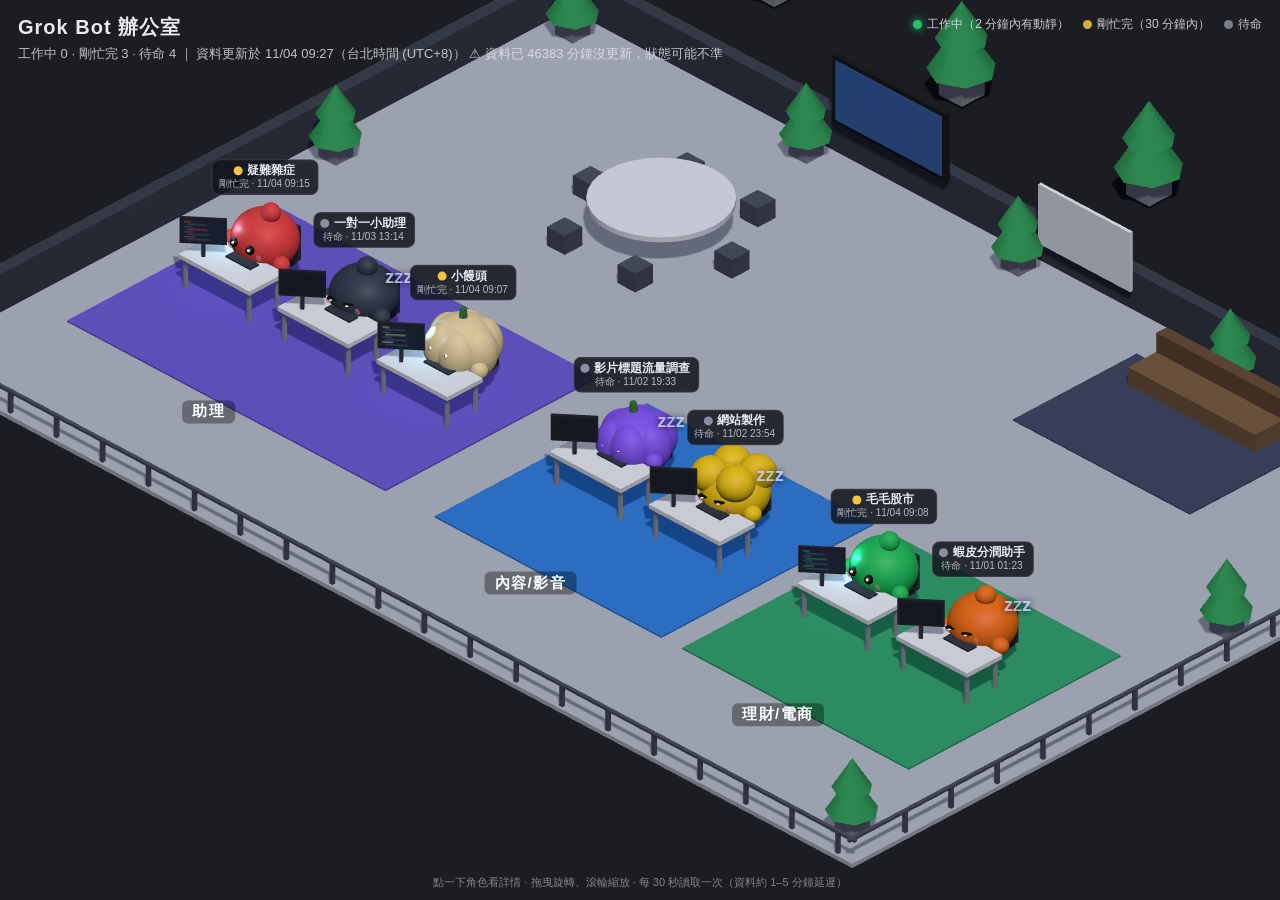
==== index.html @ 7c607976 "deploy site" ====
<!doctype html>
<html lang="zh-Hant-TW">
<head>
<meta charset="utf-8">
<meta name="viewport" content="width=device-width,initial-scale=1">
<title>Grok Bot 辦公室</title>
<link rel="stylesheet" href="style.css">
<script type="importmap">
{ "imports": { "three": "./vendor/three.module.min.js", "three/addons/": "./vendor/addons/" } }
</script>
</head>
<body>
<div id="scene"></div>
<header id="hud">
  <div class="title">Grok Bot 辦公室</div>
  <div id="summary">載入中…</div>
</header>
<div id="legend">
  <span><i class="dot working"></i>工作中（2 分鐘內有動靜）</span>
  <span><i class="dot recent"></i>剛忙完（30 分鐘內）</span>
  <span><i class="dot idle"></i>待命</span>
</div>
<aside id="panel" class="hidden">
  <button id="close" aria-label="關閉">×</button>
  <div id="panel-body"></div>
</aside>
<footer id="foot">點一下角色看詳情 · 拖曳旋轉、滾輪縮放 · 每 30 秒讀取一次（資料約 1–5 分鐘延遲）</footer>
<script type="module" src="app.js"></script>
</body>
</html>
---- style.css ----
*{box-sizing:border-box}
html,body{margin:0;height:100%;background:#1b1e26;color:#e8eaf0;font-family:"Noto Sans CJK TC","PingFang TC","Microsoft JhengHei",sans-serif;overflow:hidden}
#scene{position:fixed;inset:0}
#hud{position:fixed;top:14px;left:18px;pointer-events:none}
#hud .title{font-size:20px;font-weight:800;letter-spacing:.05em}
#summary{font-size:13px;opacity:.8;margin-top:4px}
#legend{position:fixed;top:16px;right:18px;display:flex;gap:14px;font-size:12px;opacity:.85}
.dot{display:inline-block;width:9px;height:9px;border-radius:50%;margin-right:5px;vertical-align:middle}
.dot.working{background:#22e07a;box-shadow:0 0 8px #22e07a}
.dot.recent{background:#f5c542}
.dot.idle{background:#8a90a0}
#foot{position:fixed;bottom:10px;width:100%;text-align:center;font-size:11px;opacity:.5;pointer-events:none}
.tag{background:rgba(20,22,30,.86);border:1px solid rgba(255,255,255,.12);border-radius:8px;padding:3px 8px 3px 6px;font-size:12px;line-height:1.25;white-space:nowrap;text-align:center;cursor:pointer;user-select:none;transform:translateY(-4px)}
.tag .n{font-weight:700}
.tag .s{font-size:10px;opacity:.75}
.tag.working{border-color:rgba(34,224,122,.6)}
.tag.app{outline:1px dashed rgba(120,170,255,.6)}
.zone-label{font-size:15px;font-weight:700;color:#fff;background:rgba(0,0,0,.35);padding:2px 10px;border-radius:6px;letter-spacing:.1em}
.zzz{display:inline-block;font-size:18px;text-shadow:0 0 6px #000;font-weight:800;color:#c9d2ff;opacity:.85;animation:zz 2.6s ease-in-out infinite;pointer-events:none}
@keyframes zz{0%{transform:translate(0,4px);opacity:.5}40%{opacity:1}100%{transform:translate(10px,-16px);opacity:.25}}
.bubble{display:inline-block;background:#fff;color:#222;border-radius:10px;padding:0 8px;font-weight:900;font-size:14px;pointer-events:none;animation:pulse 1.2s ease-in-out infinite}
@keyframes pulse{50%{transform:scale(1.15)}}
#panel{position:fixed;right:18px;top:60px;width:340px;max-height:calc(100% - 100px);overflow:auto;background:rgba(22,25,34,.95);border:1px solid rgba(255,255,255,.12);border-radius:12px;padding:16px 18px;font-size:13px;line-height:1.55;box-shadow:0 10px 30px rgba(0,0,0,.4)}
#panel.hidden{display:none}
#panel h2{margin:0 0 4px;font-size:18px;display:flex;align-items:center;gap:8px}
#panel .sw{width:14px;height:14px;border-radius:50%}
#panel .k{opacity:.6;font-size:11px;margin-top:10px}
#panel .v{white-space:pre-wrap;word-break:break-word}
#close{position:absolute;right:10px;top:6px;background:none;border:0;color:#aaa;font-size:20px;cursor:pointer}
/* 手機窄螢幕 */
@media (max-width: 700px){
  #hud{top:10px;left:12px;right:12px}
  #hud .title{font-size:17px}
  #summary{font-size:11px}
  #legend{top:auto;bottom:30px;right:0;left:0;justify-content:center;gap:10px;font-size:11px;flex-wrap:wrap}
  #panel{left:8px;right:8px;width:auto;top:auto;bottom:8px;max-height:55vh;font-size:14px}
  .tag{font-size:10px;padding:2px 6px}
  .tag .s{font-size:9px}
  .zone-label{font-size:12px}
  #foot{display:none}
}
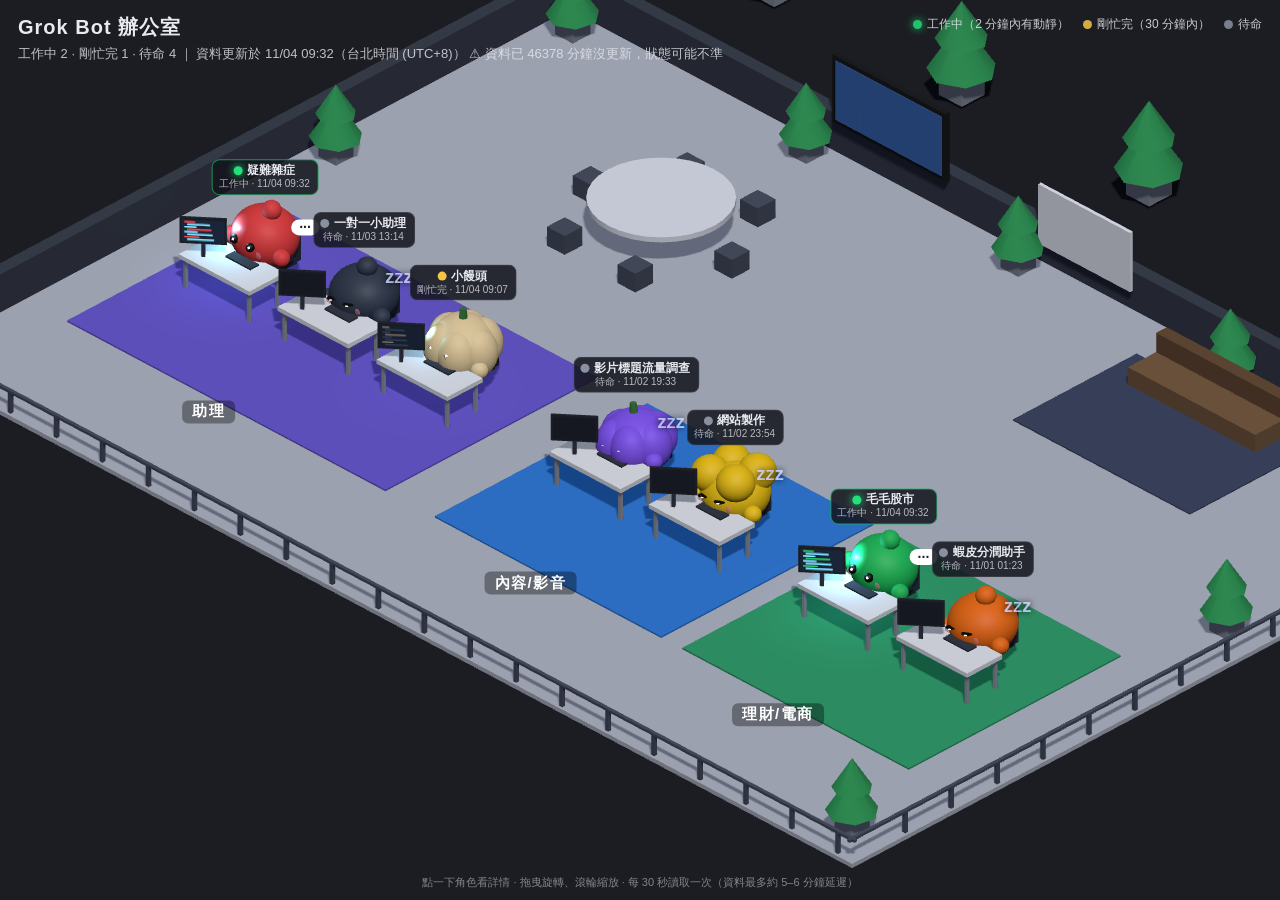
==== commit 7a813fec: "deploy site" ====
--- a/index.html
+++ b/index.html
@@ -24,7 +24,7 @@
   <button id="close" aria-label="關閉">×</button>
   <div id="panel-body"></div>
 </aside>
-<footer id="foot">點一下角色看詳情 · 拖曳旋轉、滾輪縮放 · 每 30 秒讀取一次（資料約 1–5 分鐘延遲）</footer>
+<footer id="foot">點一下角色看詳情 · 拖曳旋轉、滾輪縮放 · 每 30 秒讀取一次（資料最多約 5–6 分鐘延遲）</footer>
 <script type="module" src="app.js"></script>
 </body>
 </html>
